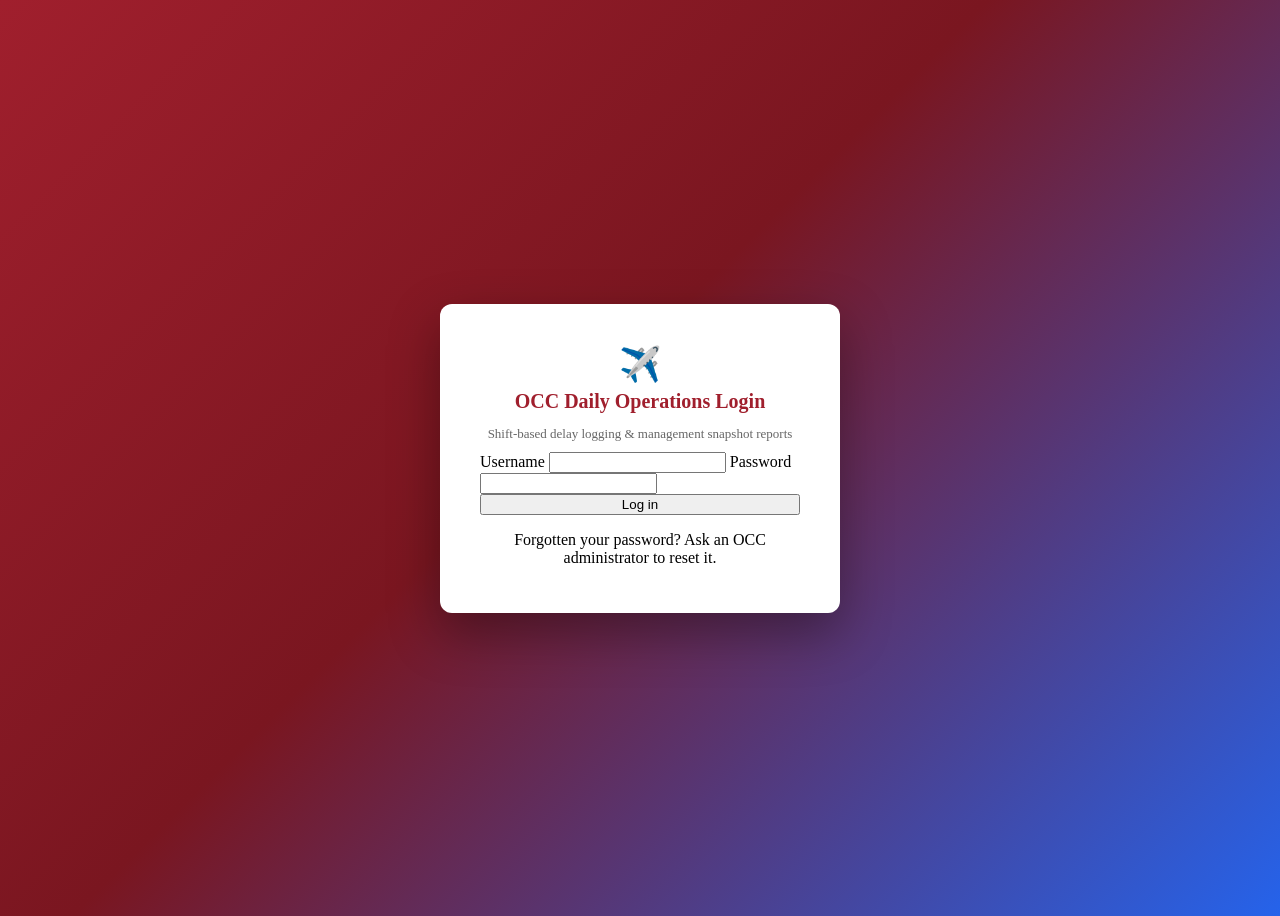
==== login.html @ 5374f3d2 "Add files via upload" ====
<!DOCTYPE html>
<html lang="en">
<head>
<meta charset="UTF-8">
<meta http-equiv="Content-Security-Policy" content="default-src 'self'; script-src 'self'; style-src 'self' 'unsafe-inline'; img-src 'self' data:; connect-src 'self' https://*.supabase.co wss://*.supabase.co; base-uri 'self'; form-action 'self'; object-src 'none'">
<meta name="referrer" content="strict-origin-when-cross-origin">
<meta name="viewport" content="width=device-width, initial-scale=1">
<title>OCC Ops Dashboard - Login</title>
<link rel="stylesheet" href="css/styles.css">
<style>
  body {
    background: linear-gradient(135deg, #a01f2d 0%, #7a1620 45%, #2563eb 100%);
    min-height: 100vh;
  }
  .login-wrap { display: flex; align-items: center; justify-content: center; min-height: 100vh; }
  .login-card {
    background: #fff; border-radius: 12px; padding: 40px 40px 30px; width: 400px; max-width: calc(100vw - 32px); box-sizing: border-box;
    box-shadow: 0 20px 50px rgba(0,0,0,0.35); border-left: none;
  }
  .login-title { text-align: center; margin-bottom: 4px; }
  .login-title .plane { font-size: 34px; }
  .login-title h2 { border: none; margin: 6px 0 0; color: #a01f2d; font-size: 20px; }
  .login-sub { text-align: center; color: #666; font-size: 13px; margin-bottom: 10px; }
</style>
</head>
<body>
<div class="login-wrap">
  <div class="login-card">
    <div class="login-title">
      <div class="plane">&#9992;&#65039;</div>
      <h2>OCC Daily Operations Login</h2>
    </div>
    <p class="login-sub">Shift-based delay logging &amp; management snapshot reports</p>
    <form id="loginForm">
      <label for="username">Username</label>
      <input id="username" name="username" autocomplete="username" required>
      <label for="password">Password</label>
      <input id="password" name="password" type="password" autocomplete="current-password" required>
      <button type="submit" style="width:100%;">Log in</button>
    </form>
    <div id="msg"></div>
    <p class="small" style="text-align:center; margin-top:16px;">Forgotten your password? Ask an OCC administrator to reset it.</p>
  </div>
</div>
<script src="js/config.js"></script>
<script src="js/vendor/supabase.js"></script>
<script src="js/common.js"></script>
<script src="js/login.js"></script>
</body>
</html>
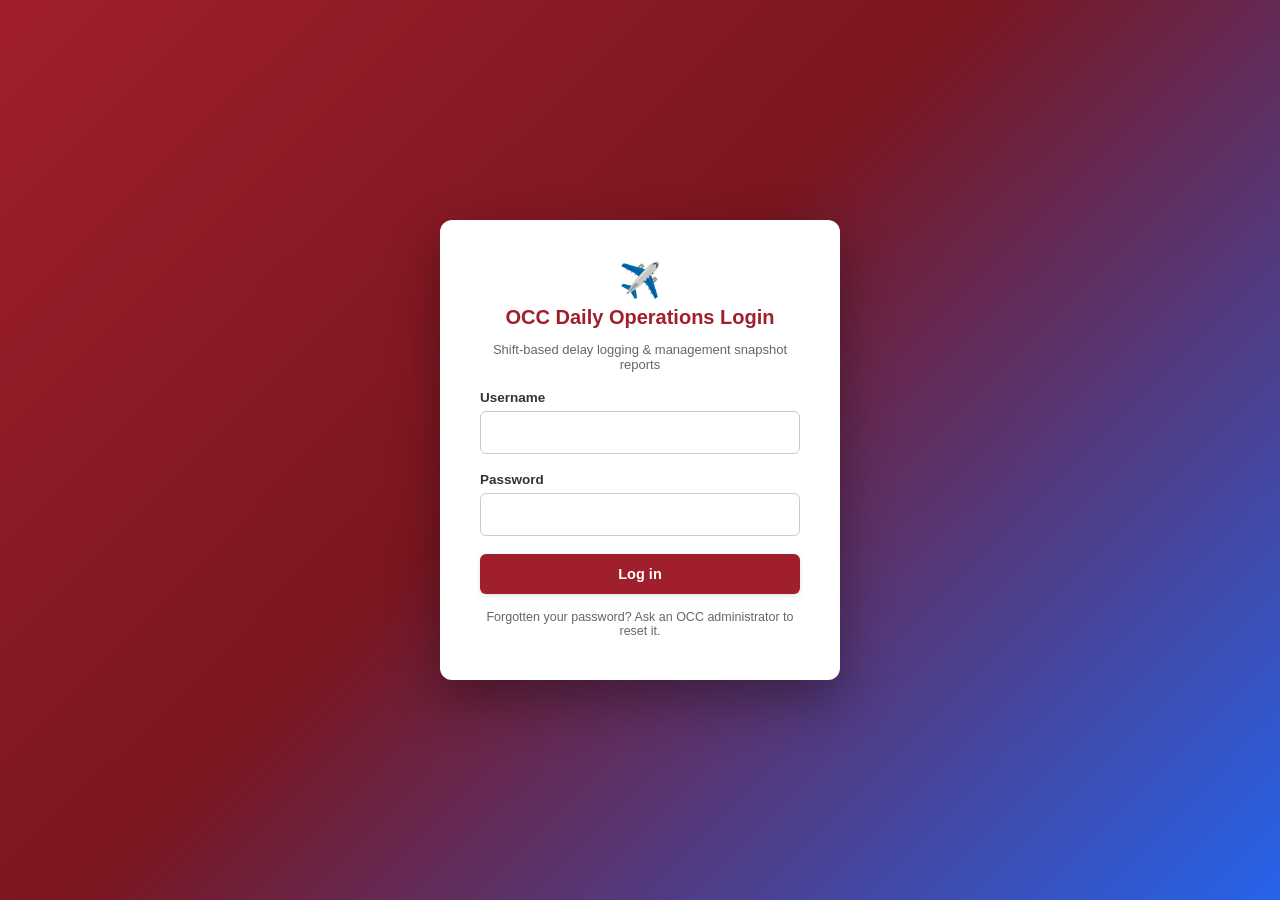
==== commit 1fafd027: "Add files via upload" ====
--- a/login.html
+++ b/login.html
@@ -6,7 +6,7 @@
 <meta name="referrer" content="strict-origin-when-cross-origin">
 <meta name="viewport" content="width=device-width, initial-scale=1">
 <title>OCC Ops Dashboard - Login</title>
-<link rel="stylesheet" href="css/styles.css">
+<link rel="stylesheet" href="styles.css">
 <style>
   body {
     background: linear-gradient(135deg, #a01f2d 0%, #7a1620 45%, #2563eb 100%);
@@ -42,9 +42,9 @@
     <p class="small" style="text-align:center; margin-top:16px;">Forgotten your password? Ask an OCC administrator to reset it.</p>
   </div>
 </div>
-<script src="js/config.js"></script>
-<script src="js/vendor/supabase.js"></script>
-<script src="js/common.js"></script>
-<script src="js/login.js"></script>
+<script src="config.js"></script>
+<script src="supabase.js"></script>
+<script src="common.js"></script>
+<script src="login.js"></script>
 </body>
 </html>
--- a/styles.css
+++ b/styles.css
@@ -0,0 +1,662 @@
+:root {
+  --brand-red: #a01f2d;
+  --brand-red-dark: #7a1620;
+  --brand-orange: #e8712f;
+  --brand-teal: #0d9488;
+  --brand-blue: #2563eb;
+  --brand-purple: #7c3aed;
+  --brand-amber: #d97706;
+  --brand-cyan: #0891b2;
+  --brand-slate: #475569;
+  --brand-gray: #8c8c8c;
+  --brand-gray-light: #eef0f2;
+  --brand-green-light: #d9ede1;
+  --text-dark: #1c1c1c;
+  --border: #333;
+  --danger-text: #b32020;
+  --ok-text: #1c7a3a;
+  --bg: #f0f2f5;
+}
+
+* { box-sizing: border-box; }
+
+body {
+  font-family: -apple-system, BlinkMacSystemFont, "Segoe UI", Roboto, Helvetica, Arial, sans-serif;
+  background: var(--bg);
+  color: var(--text-dark);
+  margin: 0;
+}
+
+/* ---------------- Topbar & Tabs ---------------- */
+.topbar {
+  background: linear-gradient(90deg, var(--brand-red) 0%, var(--brand-red-dark) 100%);
+  color: #fff;
+  padding: 14px 24px 0 24px;
+  box-shadow: 0 2px 8px rgba(0,0,0,0.15);
+}
+.topbar .topbar-top { display: flex; align-items: center; justify-content: space-between; padding-bottom: 12px; }
+.topbar h1 { font-size: 19px; margin: 0; font-weight: 800; letter-spacing: 0.3px; }
+.topbar .userbox { font-size: 13px; opacity: 0.95; background: rgba(255,255,255,0.15); padding: 5px 12px; border-radius: 20px; }
+.topbar .logoutLink { color: #fff; text-decoration: none; font-size: 13px; font-weight: 700; margin-left: 14px; background: rgba(0,0,0,0.2); padding: 5px 12px; border-radius: 20px; }
+.topbar .logoutLink:hover { background: rgba(0,0,0,0.35); }
+.topbar-right { display: flex; align-items: center; gap: 10px; }
+
+.tabs { display: flex; gap: 4px; flex-wrap: wrap; }
+.tab-btn {
+  background: rgba(255,255,255,0.12);
+  color: #fff;
+  border: none;
+  border-bottom: 4px solid transparent;
+  padding: 10px 18px;
+  font-size: 13px;
+  font-weight: 700;
+  letter-spacing: 0.2px;
+  cursor: pointer;
+  border-radius: 6px 6px 0 0;
+  transition: all 0.15s ease;
+}
+.tab-btn:hover { background: rgba(255,255,255,0.24); }
+.tab-btn.active { background: #f0f2f5; color: var(--brand-red-dark); border-bottom: 4px solid var(--tab-accent, var(--brand-amber)); }
+.tab-btn[data-tab="dashboard"] { --tab-accent: var(--brand-blue); }
+.tab-btn[data-tab="entry"] { --tab-accent: var(--brand-teal); }
+.tab-btn[data-tab="multi"] { --tab-accent: var(--brand-cyan); }
+.tab-btn[data-tab="report"] { --tab-accent: var(--brand-purple); }
+.tab-btn[data-tab="admin"] { --tab-accent: var(--brand-red); }
+.tab-btn[data-tab="account"] { --tab-accent: var(--brand-slate); }
+
+.container { max-width: 1500px; margin: 24px auto; padding: 0 24px; }
+.tab-section { display: none; }
+.tab-section.active { display: block; }
+
+.card {
+  background: #fff;
+  border: 1px solid #ddd;
+  border-left: 6px solid var(--accent, var(--brand-red));
+  border-radius: 8px;
+  padding: 24px 28px;
+  margin-bottom: 22px;
+  box-shadow: 0 2px 6px rgba(0,0,0,0.07);
+}
+.card.accent-blue { --accent: var(--brand-blue); }
+.card.accent-teal { --accent: var(--brand-teal); }
+.card.accent-cyan { --accent: var(--brand-cyan); }
+.card.accent-orange { --accent: var(--brand-orange); }
+.card.accent-purple { --accent: var(--brand-purple); }
+.card.accent-red { --accent: var(--brand-red); }
+.card.accent-slate { --accent: var(--brand-slate); }
+
+.card h2 {
+  font-size: 16px;
+  text-transform: uppercase;
+  letter-spacing: 0.5px;
+  color: var(--accent, var(--brand-red-dark));
+  margin-top: 0;
+  border-bottom: 2px solid var(--brand-gray-light);
+  padding-bottom: 12px;
+  margin-bottom: 18px;
+}
+
+label { display: block; font-size: 13.5px; font-weight: 700; margin-bottom: 6px; margin-top: 18px; color: #333; }
+input, select, textarea {
+  width: 100%;
+  padding: 12px 14px;
+  border: 1.5px solid #c7ccd1;
+  border-radius: 6px;
+  font-size: 15px;
+  font-family: inherit;
+  background: #fff;
+  transition: border-color 0.15s ease, box-shadow 0.15s ease;
+}
+input:focus, select:focus, textarea:focus {
+  outline: none;
+  border-color: var(--accent, var(--brand-blue));
+  box-shadow: 0 0 0 3px rgba(37,99,235,0.15);
+}
+textarea { min-height: 110px; resize: vertical; line-height: 1.5; }
+
+.row { display: flex; gap: 20px; flex-wrap: wrap; }
+.row > div { flex: 1; min-width: 240px; }
+.row.tight > div { min-width: 160px; }
+
+button, .btn {
+  background: var(--accent, var(--brand-red));
+  color: #fff;
+  border: none;
+  padding: 12px 22px;
+  border-radius: 6px;
+  font-size: 14.5px;
+  font-weight: 700;
+  cursor: pointer;
+  margin-top: 18px;
+  display: inline-block;
+  text-decoration: none;
+  box-shadow: 0 2px 4px rgba(0,0,0,0.12);
+  transition: filter 0.15s ease, transform 0.05s ease;
+}
+button:hover, .btn:hover { filter: brightness(0.9); }
+button:active, .btn:active { transform: translateY(1px); }
+button.secondary, .btn.secondary { background: var(--brand-slate); }
+button.ghost, .btn.ghost { background: transparent; color: var(--accent, var(--brand-red)); border: 2px solid var(--accent, var(--brand-red)); box-shadow: none; }
+button.danger { background: var(--danger-text); }
+button:disabled { opacity: 0.55; cursor: not-allowed; }
+button.small-btn { padding: 6px 12px; font-size: 12.5px; margin-top: 0; }
+
+.msg { padding: 12px 16px; border-radius: 6px; margin-top: 14px; font-size: 14px; font-weight: 600; }
+.msg.error { background: #fdecea; color: var(--danger-text); border: 1px solid #f5b8b0; }
+.msg.success { background: var(--brand-green-light); color: var(--ok-text); border: 1px solid #b6dcc4; }
+
+table { width: 100%; border-collapse: collapse; font-size: 13.5px; }
+th, td { border: 1px solid #ccd2d8; padding: 10px; text-align: left; vertical-align: top; }
+th { background: var(--brand-slate); color: #fff; text-transform: uppercase; font-size: 12px; letter-spacing: 0.3px; }
+tbody tr:nth-child(even) { background: #f7f8fa; }
+
+.badge { display: inline-block; padding: 3px 10px; border-radius: 12px; font-size: 11px; font-weight: 800; letter-spacing: 0.3px; }
+.badge.INCIDENT { background: #fde0e0; color: #a01f2d; }
+.badge.DELAY { background: #fef3c7; color: #92610a; }
+.badge.GTB { background: #dbeafe; color: #1d4ed8; }
+.badge.ATB { background: #ede9fe; color: #6d28d9; }
+.badge.DIVERSION { background: #ffedd5; color: #c2410c; }
+.badge.open { background: #fde0e0; color: #a01f2d; }
+.badge.closed { background: #d1fae5; color: #047857; }
+
+.stat-tiles { display: flex; gap: 16px; flex-wrap: wrap; }
+.stat-tile {
+  flex: 1; min-width: 130px; border-radius: 8px; padding: 16px; text-align: center; color: #fff;
+  box-shadow: 0 2px 6px rgba(0,0,0,0.1);
+}
+.stat-tile .num { font-size: 28px; font-weight: 800; }
+.stat-tile .lbl { font-size: 11.5px; text-transform: uppercase; margin-top: 4px; opacity: 0.9; letter-spacing: 0.3px; }
+.stat-tile.t-total { background: linear-gradient(135deg, var(--brand-slate), #334155); }
+.stat-tile.t-incident { background: linear-gradient(135deg, #dc2626, #a01f2d); }
+.stat-tile.t-delay { background: linear-gradient(135deg, #f59e0b, #b45309); }
+.stat-tile.t-gtb { background: linear-gradient(135deg, #3b82f6, #1d4ed8); }
+.stat-tile.t-atb { background: linear-gradient(135deg, #8b5cf6, #6d28d9); }
+.stat-tile.t-diversion { background: linear-gradient(135deg, #fb923c, #c2410c); }
+.stat-tile.t-time { background: linear-gradient(135deg, #14b8a6, #0d9488); }
+
+/* ---- Delay breakdown builder ---- */
+.breakdown-box { border: 2px dashed #c7ccd1; border-radius: 8px; padding: 14px; margin-top: 10px; background: #fbfbfc; }
+.breakdown-row { display: flex; gap: 10px; align-items: center; margin-bottom: 10px; }
+.breakdown-row select, .breakdown-row input { margin: 0; }
+.breakdown-row .bd-tag { flex: 2; }
+.breakdown-row .bd-minutes { flex: 1; min-width: 100px; }
+.breakdown-row .bd-note { flex: 3; }
+.breakdown-row .bd-remove {
+  background: var(--danger-text); color: #fff; border: none; border-radius: 6px; width: 34px; height: 34px;
+  font-weight: 800; cursor: pointer; flex: 0 0 34px; margin: 0;
+}
+.breakdown-total { margin-top: 10px; font-weight: 800; font-size: 15px; color: var(--brand-teal); }
+.breakdown-total.mismatch { color: var(--danger-text); }
+
+/* ---------------- Snapshot report (mirrors the OCC daily briefing template) ---------------- */
+.report-grid { border-collapse: collapse; width: 100%; table-layout: fixed; }
+.report-grid th, .report-grid td { border: 1px solid #222; padding: 8px 10px; font-size: 12.5px; vertical-align: top; }
+.report-grid .title-row td { background: linear-gradient(90deg, var(--brand-slate), #334155); color: #fff; text-align: center; font-weight: 800; font-size: 15px; letter-spacing: 0.4px; }
+.report-grid .date-cell { background: var(--brand-green-light); font-weight: 800; text-align: center; }
+.report-grid .aoc-header { background: linear-gradient(180deg, var(--brand-red), var(--brand-red-dark)); color: #fff; text-align: center; font-weight: 800; }
+.report-grid .row-label { background: var(--brand-slate); color: #fff; font-weight: 800; text-align: center; }
+.report-grid .num-cell { text-align: center; font-weight: 800; font-size: 15px; color: var(--brand-red-dark); }
+.report-grid .events-cell { min-height: 120px; }
+.report-grid .event { margin-bottom: 12px; padding-bottom: 10px; border-bottom: 1px dashed #ddd; }
+.report-grid .event:last-child { border-bottom: none; }
+.report-grid .event .flight { font-weight: 800; text-decoration: underline; display: block; color: var(--brand-red-dark); }
+.report-grid .event .delay { color: var(--danger-text); font-weight: 800; }
+.report-grid .event .impact { margin-top: 4px; font-style: italic; color: #444; }
+.report-grid .event .bd-line { margin-top: 3px; padding-left: 10px; font-size: 11.5px; color: #333; }
+.report-grid .event .bd-line b { color: var(--brand-slate); }
+
+/* Multiple Delayed Flight Event: one reason heading, many flights listed
+   underneath it instead of repeating the reason per flight. */
+.report-grid .event.event-group { border-left: 3px solid var(--brand-cyan); padding-left: 8px; }
+.report-grid .event .mf-flight-list { margin-top: 6px; }
+.report-grid .event .mf-flight-line { margin-top: 3px; font-size: 11.5px; }
+.report-grid .event .mf-flight-line .fno { font-weight: 800; text-decoration: underline; color: var(--brand-red-dark); }
+.report-grid .event .mf-flight-line .delay-inline { margin-left: 5px; color: var(--danger-text); font-weight: 700; }
+.report-grid .nil { text-align: center; font-weight: 800; padding-top: 40px; color: #888; }
+
+.toolbar { display: flex; gap: 12px; align-items: center; margin-bottom: 18px; flex-wrap: wrap; }
+.toolbar input[type=date] { width: auto; }
+.toolbar label { margin: 0; }
+
+.small { font-size: 12.5px; color: #666; }
+
+/* ---- Quick Paste Notification Box ---- */
+.quick-paste-box {
+  border: 2px solid var(--brand-teal);
+  border-radius: 10px;
+  margin-bottom: 22px;
+  overflow: hidden;
+  background: linear-gradient(135deg, #f0fdfa 0%, #f7fdfb 100%);
+  box-shadow: 0 2px 8px rgba(13, 148, 136, 0.10);
+  transition: box-shadow 0.2s ease;
+}
+.quick-paste-box:hover {
+  box-shadow: 0 4px 16px rgba(13, 148, 136, 0.18);
+}
+.quick-paste-header {
+  display: flex;
+  align-items: center;
+  gap: 10px;
+  padding: 14px 18px;
+  cursor: pointer;
+  background: linear-gradient(90deg, rgba(13,148,136,0.08) 0%, rgba(13,148,136,0.02) 100%);
+  user-select: none;
+  transition: background 0.15s ease;
+}
+.quick-paste-header:hover {
+  background: linear-gradient(90deg, rgba(13,148,136,0.14) 0%, rgba(13,148,136,0.04) 100%);
+}
+.quick-paste-icon {
+  font-size: 20px;
+}
+.quick-paste-title {
+  font-weight: 800;
+  font-size: 14px;
+  color: var(--brand-teal);
+  letter-spacing: 0.3px;
+}
+.quick-paste-hint {
+  font-size: 12px;
+  color: #666;
+  flex: 1;
+}
+.quick-paste-chevron {
+  font-size: 13px;
+  color: var(--brand-teal);
+  transition: transform 0.25s ease;
+  font-weight: 800;
+}
+.quick-paste-chevron.open {
+  transform: rotate(180deg);
+}
+.quick-paste-body {
+  max-height: 0;
+  overflow: hidden;
+  transition: max-height 0.35s cubic-bezier(0.4, 0, 0.2, 1), padding 0.25s ease;
+  padding: 0 18px;
+}
+.quick-paste-body.open {
+  max-height: 600px;
+  padding: 0 18px 18px 18px;
+}
+.quick-paste-textarea {
+  min-height: 100px;
+  font-size: 13.5px;
+  font-family: 'Cascadia Code', 'Fira Code', 'Consolas', monospace;
+  background: #fff;
+  border: 1.5px solid #b2dfdb;
+  border-radius: 8px;
+  line-height: 1.6;
+  margin-top: 10px;
+  resize: vertical;
+  transition: border-color 0.15s ease, box-shadow 0.15s ease;
+}
+.quick-paste-textarea:focus {
+  border-color: var(--brand-teal);
+  box-shadow: 0 0 0 3px rgba(13, 148, 136, 0.15);
+}
+.quick-paste-actions {
+  display: flex;
+  gap: 10px;
+  margin-top: 12px;
+}
+.quick-paste-btn {
+  background: var(--brand-teal) !important;
+  color: #fff;
+  border: none;
+  padding: 10px 20px;
+  border-radius: 6px;
+  font-size: 13.5px;
+  font-weight: 700;
+  cursor: pointer;
+  margin-top: 0;
+  display: inline-flex;
+  align-items: center;
+  gap: 6px;
+  transition: filter 0.15s ease, transform 0.05s ease;
+}
+.quick-paste-btn:hover {
+  filter: brightness(0.88);
+}
+.quick-paste-btn:active {
+  transform: translateY(1px);
+}
+.quick-paste-btn.secondary {
+  background: transparent !important;
+  color: var(--brand-teal);
+  border: 2px solid var(--brand-teal);
+  box-shadow: none;
+}
+.quick-paste-btn.secondary:hover {
+  background: rgba(13, 148, 136, 0.06) !important;
+}
+.quick-paste-parsed {
+  margin-top: 12px;
+  padding: 12px 16px;
+  border-radius: 8px;
+  font-size: 13px;
+  line-height: 1.6;
+}
+.quick-paste-parsed.success {
+  background: #d1fae5;
+  border: 1px solid #6ee7b7;
+  color: #065f46;
+}
+.quick-paste-parsed.warning {
+  background: #fef3c7;
+  border: 1px solid #fbbf24;
+  color: #92400e;
+}
+.quick-paste-parsed .parsed-field {
+  display: inline-block;
+  background: rgba(255,255,255,0.6);
+  padding: 2px 8px;
+  border-radius: 4px;
+  font-weight: 700;
+  margin: 1px 2px;
+}
+
+/* Cyan retint of the quick-paste box, used on the Multiple Delayed Flight
+   Event tab (accent-cyan) so the bulk-add box matches that tab's color
+   instead of the Log Delay/Event tab's teal. */
+.quick-paste-box.cyan-variant {
+  border-color: var(--brand-cyan);
+  background: linear-gradient(135deg, #ecfeff 0%, #f7fdfe 100%);
+  box-shadow: 0 2px 8px rgba(8, 145, 178, 0.10);
+}
+.quick-paste-box.cyan-variant:hover { box-shadow: 0 4px 16px rgba(8, 145, 178, 0.18); }
+.quick-paste-box.cyan-variant .quick-paste-header { background: linear-gradient(90deg, rgba(8,145,178,0.08) 0%, rgba(8,145,178,0.02) 100%); }
+.quick-paste-box.cyan-variant .quick-paste-header:hover { background: linear-gradient(90deg, rgba(8,145,178,0.14) 0%, rgba(8,145,178,0.04) 100%); }
+.quick-paste-box.cyan-variant .quick-paste-title,
+.quick-paste-box.cyan-variant .quick-paste-chevron { color: var(--brand-cyan); }
+.quick-paste-box.cyan-variant .quick-paste-textarea { border-color: #a5e6f5; }
+.quick-paste-box.cyan-variant .quick-paste-textarea:focus { border-color: var(--brand-cyan); box-shadow: 0 0 0 3px rgba(8, 145, 178, 0.15); }
+.quick-paste-box.cyan-variant .quick-paste-btn { background: var(--brand-cyan) !important; }
+.quick-paste-box.cyan-variant .quick-paste-btn.secondary { background: transparent !important; color: var(--brand-cyan); border-color: var(--brand-cyan); }
+.quick-paste-box.cyan-variant .quick-paste-btn.secondary:hover { background: rgba(8, 145, 178, 0.06) !important; }
+
+/* Quick Paste: fields the parser could not fill from the pasted text.
+   These need the user's manual attention/confirmation. */
+input.field-needs-manual,
+select.field-needs-manual,
+textarea.field-needs-manual {
+  border-color: var(--brand-amber) !important;
+  background: #fffbeb !important;
+  box-shadow: 0 0 0 3px rgba(217,119,6,0.18) !important;
+}
+.field-manual-note {
+  display: block;
+  margin-top: 6px;
+  font-size: 12px;
+  font-weight: 700;
+  color: var(--brand-amber);
+}
+.field-manual-note::before {
+  content: "⚠ ";
+}
+.breakdown-row.bd-needs-manual .bd-minutes {
+  border-color: var(--brand-amber) !important;
+  background: #fffbeb !important;
+  box-shadow: 0 0 0 3px rgba(217,119,6,0.18) !important;
+}
+
+/* Row-level Edit/Delete buttons on the Dashboard's logged-records table */
+.row-actions { white-space: nowrap; }
+.row-actions button { margin-top: 0; }
+.row-actions button + button { margin-left: 8px; }
+
+/* Edit Record modal */
+.modal-overlay {
+  display: none;
+  position: fixed;
+  inset: 0;
+  background: rgba(20, 20, 25, 0.55);
+  z-index: 1000;
+  align-items: flex-start;
+  justify-content: center;
+  padding: 40px 16px;
+  overflow-y: auto;
+}
+.modal-overlay.open { display: flex; }
+.modal-box {
+  background: #fff;
+  border-radius: 10px;
+  max-width: 900px;
+  width: 100%;
+  padding: 28px 32px 32px;
+  box-shadow: 0 12px 40px rgba(0,0,0,0.25);
+}
+.modal-header {
+  display: flex;
+  align-items: center;
+  justify-content: space-between;
+  border-bottom: 2px solid var(--brand-gray-light);
+  padding-bottom: 12px;
+  margin-bottom: 6px;
+}
+.modal-header h2 {
+  font-size: 16px;
+  text-transform: uppercase;
+  letter-spacing: 0.5px;
+  color: var(--brand-red-dark);
+  margin: 0;
+}
+.modal-close {
+  background: transparent;
+  color: var(--brand-slate);
+  border: none;
+  box-shadow: none;
+  font-size: 26px;
+  line-height: 1;
+  padding: 0 4px;
+  margin: 0;
+  cursor: pointer;
+}
+.modal-close:hover { filter: none; color: var(--brand-red-dark); }
+.modal-actions {
+  display: flex;
+  justify-content: flex-end;
+  gap: 12px;
+  margin-top: 10px;
+}
+
+/* Multiple Delayed Flight Event - repeatable per-flight rows */
+.mf-row {
+  display: grid;
+  grid-template-columns: 1.3fr 0.6fr 1.3fr 1.1fr 1fr auto;
+  gap: 10px;
+  align-items: center;
+  margin-bottom: 10px;
+}
+.mf-row input { margin: 0; }
+.mf-header {
+  font-size: 11.5px;
+  font-weight: 800;
+  text-transform: uppercase;
+  letter-spacing: 0.3px;
+  color: var(--brand-slate);
+  margin-bottom: 4px;
+}
+.mf-row .bd-remove {
+  background: transparent;
+  color: var(--danger-text);
+  border: 2px solid var(--danger-text);
+  box-shadow: none;
+  border-radius: 50%;
+  width: 32px;
+  height: 32px;
+  padding: 0;
+  font-size: 18px;
+  line-height: 1;
+  margin: 0;
+}
+.mf-aoc-badge {
+  display: inline-flex;
+  align-items: center;
+  justify-content: center;
+  min-height: 44px;
+  border-radius: 8px;
+  font-weight: 800;
+  font-size: 13px;
+  background: var(--brand-gray-light);
+  color: var(--brand-gray);
+}
+.mf-aoc-badge.detected { background: #dbeafe; color: #1d4ed8; }
+.mf-aoc-badge.invalid { background: #fde0e0; color: #a01f2d; }
+
+/* Multiple Delayed Flight Event - free-text entries: each one is its own
+   card (AOC + total delay on one line, then an unrestricted textarea)
+   rather than the fixed-column grid used by the structured rows above,
+   since the whole point is not to force the text into that shape. */
+.mf-freetext-row {
+  position: relative;
+  border: 1.5px solid #a5e6f5;
+  border-radius: 8px;
+  padding: 12px 44px 12px 12px;
+  margin-bottom: 12px;
+  background: #fff;
+}
+.mf-freetext-top {
+  display: flex;
+  gap: 16px;
+  align-items: flex-end;
+  margin-bottom: 10px;
+  flex-wrap: wrap;
+}
+.mf-freetext-top > div { display: flex; flex-direction: column; }
+.mf-freetext-aoc { width: 100px; margin: 0; }
+.mf-freetext-minutes { width: 170px; margin: 0; }
+.mf-freetext-label {
+  font-size: 11px;
+  font-weight: 800;
+  text-transform: uppercase;
+  letter-spacing: 0.3px;
+  color: var(--brand-slate);
+  margin-bottom: 4px;
+  display: block;
+}
+.mf-freetext-text {
+  width: 100%;
+  min-height: 80px;
+  margin: 0;
+  font-family: inherit;
+}
+.mf-freetext-row .bd-remove {
+  position: absolute;
+  top: 10px;
+  right: 10px;
+  background: transparent;
+  color: var(--danger-text);
+  border: 2px solid var(--danger-text);
+  box-shadow: none;
+  border-radius: 50%;
+  width: 28px;
+  height: 28px;
+  padding: 0;
+  font-size: 16px;
+  line-height: 1;
+  margin: 0;
+}
+
+/* Daily Report - a free-text affected-flights entry, shown verbatim */
+.report-grid .event .mf-freetext-block {
+  margin-top: 6px;
+  white-space: pre-wrap;
+  font-size: 12px;
+}
+
+/* Daily Report - manual free-text amendment mode */
+#reportCard.editing .report-grid {
+  outline: 2px dashed var(--brand-purple);
+  outline-offset: 6px;
+  background: #faf8ff;
+}
+#reportCard.editing .report-grid td,
+#reportCard.editing .report-grid th {
+  cursor: text;
+}
+#reportCard.editing .report-grid td:focus,
+#reportCard.editing .report-grid th:focus {
+  outline: 2px solid var(--brand-purple);
+  outline-offset: -2px;
+  background: #fff;
+}
+
+
+/* ---- Daily Report: editable PAX flights / aircraft defects cells ---- */
+.report-grid .rep-count-input {
+  width: 100%; max-width: 90px; margin: 0; padding: 4px 6px; text-align: center;
+  font: inherit; font-weight: 800; font-size: 15px; color: var(--brand-red-dark);
+  background: #fffdf3; border: 1px dashed #b9a24a; border-radius: 4px; box-sizing: border-box;
+}
+.report-grid .rep-count-input:focus { outline: 2px solid var(--brand-purple); background: #fff; }
+.report-grid .rep-count-input.rep-count-error { border-color: var(--danger-text); background: #fdecea; }
+.report-grid .rep-count-input::-webkit-outer-spin-button,
+.report-grid .rep-count-input::-webkit-inner-spin-button { -webkit-appearance: none; margin: 0; }
+.report-grid .rep-count-input { -moz-appearance: textfield; appearance: textfield; }
+
+/* ---- Daily Report: 30-hour delay picker ---- */
+.rd-mode-row { display: flex; flex-wrap: wrap; gap: 10px 18px; align-items: center; margin: 4px 0 8px; }
+.rd-mode-row .rd-mode { display: flex; align-items: center; gap: 6px; margin: 0; cursor: pointer; font-size: 14px; }
+.rd-mode-row .rd-mode input { width: auto; margin: 0; }
+.rd-mode-row #rangeInputs { display: flex; flex-wrap: wrap; gap: 8px; align-items: center; }
+.rd-mode-row #rangeInputs input[type=date] { width: auto; margin: 0; padding: 6px 8px; }
+.rd-mode-row .rd-range-label { margin: 0; font-size: 13px; }
+.recent-delays-list {
+  max-height: 340px; overflow-y: auto; border: 1px solid #d5d9de; border-radius: 8px;
+  background: #fff; padding: 4px;
+}
+.rd-item {
+  display: flex; gap: 10px; align-items: flex-start; padding: 8px 10px; margin: 0;
+  border-radius: 6px; cursor: pointer; border-bottom: 1px solid #eef0f2;
+  text-transform: none; letter-spacing: normal; font-weight: 400; font-size: 13px; color: var(--text-dark);
+}
+.rd-item:last-child { border-bottom: none; }
+.rd-item:hover { background: #f6f3ff; }
+.rd-item.selected { background: #efe9ff; }
+.rd-item .rd-check { width: auto; margin: 3px 0 0; flex: 0 0 auto; }
+.rd-main { display: flex; flex-direction: column; gap: 3px; min-width: 0; flex: 1; }
+.rd-top { display: flex; flex-wrap: wrap; gap: 8px; align-items: center; }
+.rd-time { margin-left: auto; }
+.rd-reason { font-weight: 600; word-break: break-word; }
+.rd-flights { color: #555; word-break: break-word; }
+
+/* Printing the Daily Report: the printed page looks like the report on
+   screen - same colors, same font - on a landscape page so the AOC columns
+   are wide enough for flight lists to read on one line. */
+@page { size: A4 landscape; margin: 8mm; }
+@media print {
+  .no-print { display: none !important; }
+  /* The app chrome (title bar, user box, logout link, and every tab
+     button) has no place on a printed page - only the report itself
+     should appear. */
+  .topbar { display: none !important; }
+  body { background: #fff; }
+  .container { max-width: 100%; margin: 0; padding: 0; }
+  .card { box-shadow: none; border: none; padding: 0; margin: 0; border-radius: 0; background: #fff; }
+
+  /* Keep every background colour, gradient and text colour exactly as on
+     screen (browsers drop backgrounds when printing unless told not to). */
+  #reportCard,
+  #reportCard * {
+    -webkit-print-color-adjust: exact !important;
+    print-color-adjust: exact !important;
+  }
+  .report-grid { font-family: inherit; width: calc(100% - 3px); }
+  .report-grid th, .report-grid td { padding: 5px 7px; font-size: 11px; }
+  .report-grid .title-row td { font-size: 13px; }
+  .report-grid .num-cell { font-size: 13px; }
+  .report-grid .event .mf-flight-line, .report-grid .event .bd-line { font-size: 10.5px; }
+  .report-grid .date-cell { width: 10%; }
+  .report-grid .event .mf-flight-line .delay-inline { white-space: nowrap; }
+  .report-grid .event { break-inside: avoid; }
+  .report-grid tr { break-inside: auto; }
+
+  /* PAX flight / defect cells print as plain numbers (no input box). */
+  .report-grid .rep-count-input {
+    border: none !important; background: transparent !important; outline: none !important;
+    box-shadow: none !important; max-width: none; padding: 0; font-size: 13px;
+    color: var(--brand-red-dark) !important;
+  }
+  .report-grid .rep-count-input::placeholder { color: var(--brand-red-dark) !important; opacity: 1; }
+}
